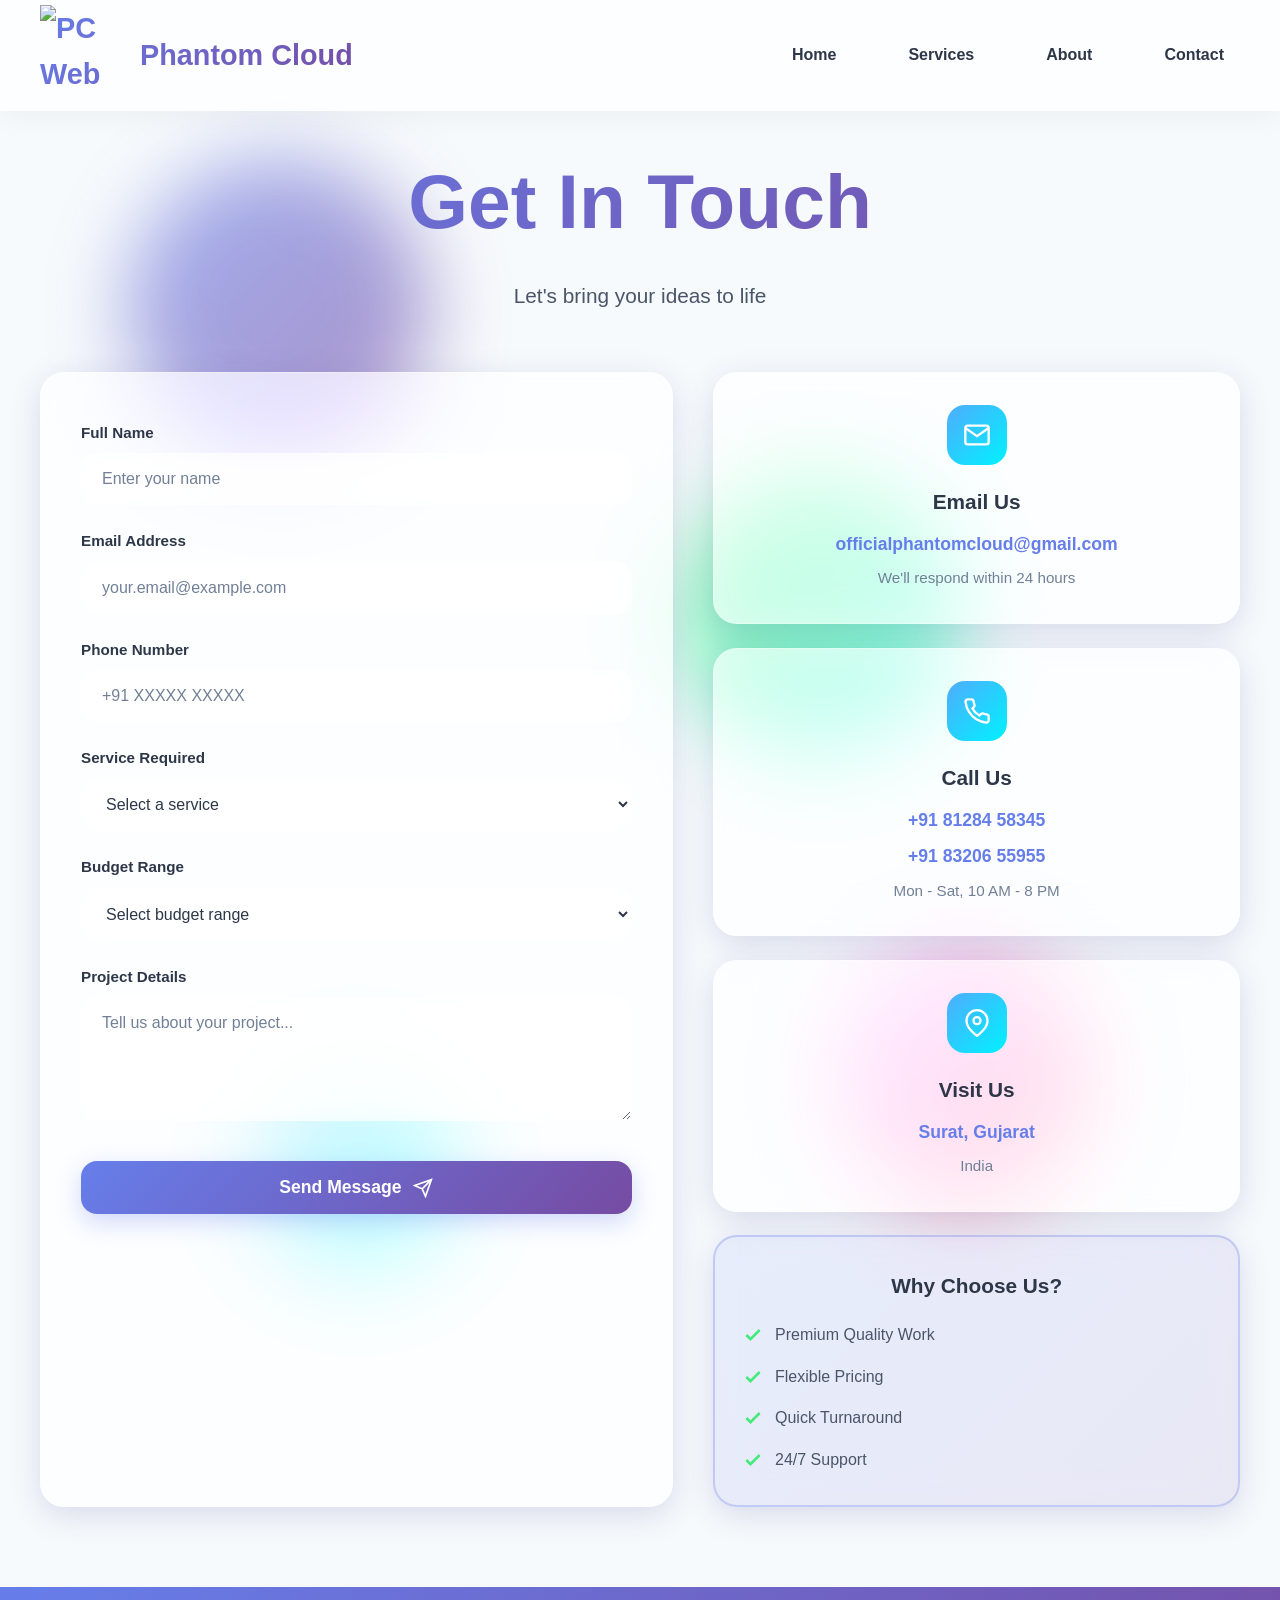
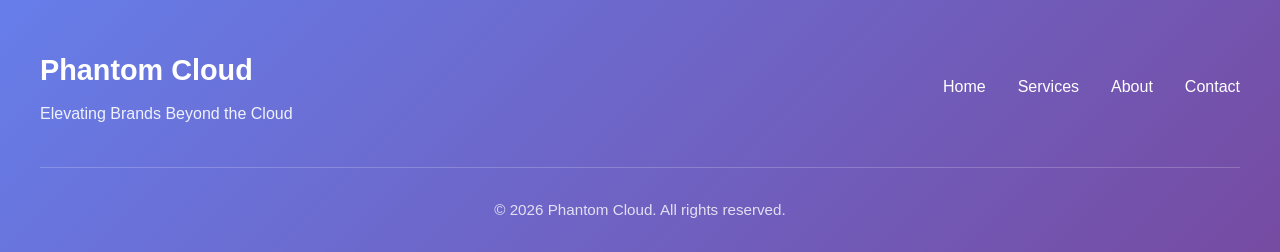
==== contact.html @ 4fed949a "feat: integrate Google Sheets database and add deployment configuration" ====
<!DOCTYPE html>
<html lang="en">
<head>
    <meta charset="UTF-8">
    <meta name="viewport" content="width=device-width, initial-scale=1.0">
    <title>Contact Us - Phantom Cloud</title>
    <link rel="stylesheet" href="style.css">
    <!-- GSAP Library -->
    <script src="https://cdnjs.cloudflare.com/ajax/libs/gsap/3.12.5/gsap.min.js"></script>
    <script src="https://cdnjs.cloudflare.com/ajax/libs/gsap/3.12.5/ScrollTrigger.min.js"></script>
</head>
<body>
    <!-- Navigation Bar -->
    <nav class="navbar" id="navbar">
        <div class="nav-container">
            <div class="logo-container">
                <div class="logo-3d" id="logo3d">
                    <img class="logo-img" src="PC Web logo.png" alt="PC Web Logo">
                    <span class="logo-text">Phantom Cloud
                    </span>
                </div>
            </div>
            
            <div class="hamburger" id="hamburger">
                <span></span>
                <span></span>
                <span></span>
            </div>
            
            <ul class="nav-links" id="navLinks">
                <li><a href="index.html#home" class="nav-link magnetic-link">Home</a></li>
                <li><a href="index.html#services" class="nav-link magnetic-link">Services</a></li>
                <li><a href="index.html#about" class="nav-link magnetic-link">About</a></li>
                <li><a href="contact.html" class="nav-link magnetic-link">Contact</a></li>
            </ul>
        </div>
    </nav>

    <!-- Contact Section -->
    <section class="contact-section">
        <!-- Animated Background -->
        <div class="background-animation">
            <canvas id="liquidCanvas"></canvas>
            <div class="floating-shapes">
                <div class="shape shape-1"></div>
                <div class="shape shape-2"></div>
                <div class="shape shape-3"></div>
                <div class="shape shape-4"></div>
            </div>
        </div>

        <div class="container">
            <div class="contact-header">
                <h1 class="page-title">Get In Touch</h1>
                <p class="page-subtitle">Let's bring your ideas to life</p>
            </div>

            <div class="contact-wrapper">
                <!-- Contact Form -->
                <div class="contact-form-container glass-card">
                    <form id="contactForm" class="contact-form" method="POST" action="contact.php">
                        <div class="form-group">
                            <label for="name">Full Name</label>
                            <input 
                                type="text" 
                                id="name" 
                                name="name" 
                                class="form-input glass-input" 
                                placeholder="Enter your name"
                                required
                            >
                        </div>

                        <div class="form-group">
                            <label for="email">Email Address</label>
                            <input 
                                type="email" 
                                id="email" 
                                name="email" 
                                class="form-input glass-input" 
                                placeholder="your.email@example.com"
                                required
                            >
                        </div>

                        <div class="form-group">
                            <label for="phone">Phone Number</label>
                            <input 
                                type="tel" 
                                id="phone" 
                                name="phone" 
                                class="form-input glass-input" 
                                placeholder="+91 XXXXX XXXXX"
                            >
                        </div>

                        <div class="form-group">
                            <label for="service">Service Required</label>
                            <select id="service" name="service" class="form-input glass-input" required>
                                <option value="">Select a service</option>
                                <option value="video-editing">Video Editing</option>
                                <option value="banner-logo">Banner & Logo Design</option>
                                <option value="social-media">Social Media Management</option>
                                <option value="content-writing">Content & Script Writing</option>
                                <option value="digital-marketing">Digital Marketing</option>
                                <option value="seo">SEO Campaign</option>
                                <option value="development">Front & Back End Development</option>
                                <option value="other">Other</option>
                            </select>
                        </div>

                        <div class="form-group">
                            <label for="budget">Budget Range</label>
                            <select id="budget" name="budget" class="form-input glass-input">
                                <option value="">Select budget range</option>
                                <option value="under-5k">Under ₹5,000</option>
                                <option value="5k-15k">₹5,000 - ₹15,000</option>
                                <option value="15k-30k">₹15,000 - ₹30,000</option>
                                <option value="30k-50k">₹30,000 - ₹50,000</option>
                                <option value="above-50k">Above ₹50,000</option>
                            </select>
                        </div>

                        <div class="form-group">
                            <label for="message">Project Details</label>
                            <textarea 
                                id="message" 
                                name="message" 
                                class="form-input glass-input" 
                                rows="5" 
                                placeholder="Tell us about your project..."
                                required
                            ></textarea>
                        </div>

                        <button type="submit" class="btn-primary glass-btn form-submit-btn">
                            <span>Send Message</span>
                            <svg viewBox="0 0 24 24" fill="none" stroke="currentColor">
                                <line x1="22" y1="2" x2="11" y2="13"></line>
                                <polygon points="22 2 15 22 11 13 2 9 22 2"></polygon>
                            </svg>
                        </button>

                        <div class="form-message" id="formMessage"></div>
                    </form>
                </div>

                <!-- Contact Information -->
                <div class="contact-info-section">
                    <div class="info-card-large glass-card">
                        <div class="info-icon-large">
                            <svg viewBox="0 0 24 24" fill="none" stroke="currentColor">
                                <path d="M4 4h16c1.1 0 2 .9 2 2v12c0 1.1-.9 2-2 2H4c-1.1 0-2-.9-2-2V6c0-1.1.9-2 2-2z"></path>
                                <polyline points="22,6 12,13 2,6"></polyline>
                            </svg>
                        </div>
                        <h3>Email Us</h3>
                        <a href="mailto:officialphantomcloud@gmail.com" class="info-link">officialphantomcloud@gmail.com</a>
                        <p class="info-description">We'll respond within 24 hours</p>
                    </div>

                    <div class="info-card-large glass-card">
                        <div class="info-icon-large">
                            <svg viewBox="0 0 24 24" fill="none" stroke="currentColor">
                                <path d="M22 16.92v3a2 2 0 01-2.18 2 19.79 19.79 0 01-8.63-3.07 19.5 19.5 0 01-6-6 19.79 19.79 0 01-3.07-8.67A2 2 0 014.11 2h3a2 2 0 012 1.72 12.84 12.84 0 00.7 2.81 2 2 0 01-.45 2.11L8.09 9.91a16 16 0 006 6l1.27-1.27a2 2 0 012.11-.45 12.84 12.84 0 002.81.7A2 2 0 0122 16.92z"></path>
                            </svg>
                        </div>
                        <h3>Call Us</h3>
                        <a href="tel:+918128458345" class="info-link"><strong>+91 81284 58345</strong></a>
                        <a href="tel:+918320655955" class="info-link"><strong>+91 83206 55955</strong></a>
                        <p class="info-description">Mon - Sat, 10 AM - 8 PM</p>
                    </div>

                    <div class="info-card-large glass-card">
                        <div class="info-icon-large">
                            <svg viewBox="0 0 24 24" fill="none" stroke="currentColor">
                                <path d="M21 10c0 7-9 13-9 13s-9-6-9-13a9 9 0 0118 0z"></path>
                                <circle cx="12" cy="10" r="3"></circle>
                            </svg>
                        </div>
                        <h3>Visit Us</h3>
                        <p class="info-link">Surat, Gujarat</p>
                        <p class="info-description">India</p>
                    </div>

                    <div class="info-card-large glass-card highlight-card">
                        <h3>Why Choose Us?</h3>
                        <ul class="benefits-list">
                            <li>
                                <svg viewBox="0 0 24 24" fill="none" stroke="currentColor">
                                    <polyline points="20 6 9 17 4 12"></polyline>
                                </svg>
                                Premium Quality Work
                            </li>
                            <li>
                                <svg viewBox="0 0 24 24" fill="none" stroke="currentColor">
                                    <polyline points="20 6 9 17 4 12"></polyline>
                                </svg>
                                Flexible Pricing
                            </li>
                            <li>
                                <svg viewBox="0 0 24 24" fill="none" stroke="currentColor">
                                    <polyline points="20 6 9 17 4 12"></polyline>
                                </svg>
                                Quick Turnaround
                            </li>
                            <li>
                                <svg viewBox="0 0 24 24" fill="none" stroke="currentColor">
                                    <polyline points="20 6 9 17 4 12"></polyline>
                                </svg>
                                24/7 Support
                            </li>
                        </ul>
                    </div>
                </div>
            </div>
        </div>
    </section>

    <!-- Footer -->
    <footer class="footer">
        <div class="container">
            <div class="footer-content">
                <div class="footer-brand">
                    <h3>Phantom Cloud</h3>
                    <p>Elevating Brands Beyond the Cloud</p>
                </div>
                <div class="footer-links">
                    <a href="index.html#home">Home</a>
                    <a href="index.html#services">Services</a>
                    <a href="index.html#about">About</a>
                    <a href="contact.html">Contact</a>
                </div>
            </div>
            <div class="footer-bottom">
                <p>&copy; 2026 Phantom Cloud. All rights reserved.</p>
            </div>
        </div>
    </footer>

    <script src="script.js"></script>
</body>
</html>
---- style.css ----
/* ================================
   RESET & BASE STYLES
   ================================ */
* {
    margin: 0;
    padding: 0;
    box-sizing: border-box;
}

:root {
    /* iOS-inspired Color Palette */
    --primary-gradient: linear-gradient(135deg, #667eea 0%, #764ba2 100%);
    --secondary-gradient: linear-gradient(135deg, #f093fb 0%, #f5576c 100%);
    --accent-gradient: linear-gradient(135deg, #4facfe 0%, #00f2fe 100%);
    --success-gradient: linear-gradient(135deg, #43e97b 0%, #38f9d7 100%);
    --warm-gradient: linear-gradient(135deg, #fa709a 0%, #fee140 100%);
    --cool-gradient: linear-gradient(135deg, #30cfd0 0%, #330867 100%);
    
    /* Glass Effect Colors */
    --glass-bg: rgba(255, 255, 255, 0.1);
    --glass-border: rgba(255, 255, 255, 0.2);
    --glass-shadow: rgba(31, 38, 135, 0.15);
    
    /* Text Colors */
    --text-primary: #2d3748;
    --text-secondary: #4a5568;
    --text-light: #718096;
    
    /* Background */
    --bg-primary: #f7fafc;
    --bg-secondary: #edf2f7;
    
    /* Shadows */
    --shadow-sm: 0 2px 8px rgba(0, 0, 0, 0.04);
    --shadow-md: 0 4px 16px rgba(0, 0, 0, 0.08);
    --shadow-lg: 0 10px 40px rgba(0, 0, 0, 0.12);
    --shadow-xl: 0 20px 60px rgba(0, 0, 0, 0.15);
    
    /* Transitions */
    --transition-fast: 0.2s cubic-bezier(0.4, 0, 0.2, 1);
    --transition-base: 0.3s cubic-bezier(0.4, 0, 0.2, 1);
    --transition-slow: 0.5s cubic-bezier(0.4, 0, 0.2, 1);
    --transition-bounce: 0.6s cubic-bezier(0.68, -0.55, 0.265, 1.55);
}

html {
    scroll-behavior: smooth;
    overflow-x: hidden;
}

body {
    font-family: -apple-system, BlinkMacSystemFont, 'Segoe UI', Roboto, 'Helvetica Neue', Arial, sans-serif;
    background: var(--bg-primary);
    color: var(--text-primary);
    line-height: 1.6;
    overflow-x: hidden;
    -webkit-font-smoothing: antialiased;
    -moz-osx-font-smoothing: grayscale;
}

/* ================================
   GLASS MORPHISM EFFECTS
   ================================ */
.glass-card {
    background: rgba(255, 255, 255, 0.7);
    backdrop-filter: blur(20px) saturate(180%);
    -webkit-backdrop-filter: blur(20px) saturate(180%);
    border: 1px solid rgba(255, 255, 255, 0.3);
    border-radius: 24px;
    box-shadow: 0 8px 32px rgba(31, 38, 135, 0.15);
    will-change: transform;
    transform: translateZ(0);
    transition: box-shadow var(--transition-base), border-color var(--transition-base), background var(--transition-base);
}

.glass-card:hover {
    box-shadow: 0 16px 48px rgba(31, 38, 135, 0.25);
    border-color: rgba(255, 255, 255, 0.5);
}

.glass-btn {
    background: rgba(255, 255, 255, 0.2);
    backdrop-filter: blur(10px);
    -webkit-backdrop-filter: blur(10px);
    border: 1px solid rgba(255, 255, 255, 0.3);
    border-radius: 16px;
    padding: 14px 32px;
    font-weight: 600;
    transition: box-shadow var(--transition-base), border-color var(--transition-base), background var(--transition-base);
    position: relative;
    overflow: hidden;
}

.glass-btn::before {
    content: '';
    position: absolute;
    top: 0;
    left: -100%;
    width: 100%;
    height: 100%;
    background: linear-gradient(90deg, transparent, rgba(255, 255, 255, 0.3), transparent);
    transition: left 0.5s;
}

.glass-btn:hover::before {
    left: 100%;
}

.glass-btn:hover {
    box-shadow: 0 8px 24px rgba(31, 38, 135, 0.2);
    border-color: rgba(255, 255, 255, 0.5);
}

.glass-input {
    background: rgba(255, 255, 255, 0.5);
    backdrop-filter: blur(10px);
    -webkit-backdrop-filter: blur(10px);
    border: 1px solid rgba(255, 255, 255, 0.3);
    border-radius: 16px;
    transition: all var(--transition-base);
}

.glass-input:focus {
    background: rgba(255, 255, 255, 0.7);
    border-color: rgba(102, 126, 234, 0.5);
    box-shadow: 0 4px 16px rgba(102, 126, 234, 0.2);
    outline: none;
}

/* ================================
   NAVIGATION BAR
   ================================ */
.navbar {
    position: fixed;
    top: 0;
    left: 0;
    right: 0;
    z-index: 1000;
    padding: 5px 0;
    background: rgba(255, 255, 255, 0.8);
    backdrop-filter: blur(20px) saturate(180%);
    -webkit-backdrop-filter: blur(20px) saturate(180%);
    border-bottom: 1px solid rgba(255, 255, 255, 0.3);
    box-shadow: 0 4px 30px rgba(0, 0, 0, 0.05);
    transition: padding var(--transition-base), background var(--transition-base), box-shadow var(--transition-base);
}

.navbar.scrolled {
    padding: 12px 0;
    background: rgba(255, 255, 255, 0.95);
    box-shadow: 0 4px 30px rgba(0, 0, 0, 0.1);
}

.nav-container {
    max-width: 1400px;
    margin: 0 auto;
    padding: 0 40px;
    display: flex;
    justify-content: space-between;
    align-items: center;
}

.logo-container {
    perspective: 1000px;
}

.logo-img {
    width: 100px;
    height: 100px;
    vertical-align: middle;
}

.logo-3d {
    display: inline-flex;
    justify-content: center;
    align-items: center;
    font-size: 1.8rem;
    font-weight:800;
    background: var(--primary-gradient);
    -webkit-background-clip: text;
    -webkit-text-fill-color: transparent;
    background-clip: text;
    transform-style: preserve-3d;
    will-change: transform;
    cursor: pointer;
    position: relative;
}

.logo-3d::after {
    content: 'Phantom Cloud';
    position: absolute;
    top: 0;
    left: 0;
    z-index: -1;
    background: var(--secondary-gradient);
    -webkit-background-clip: text;
    -webkit-text-fill-color: transparent;
    background-clip: text;
    filter: blur(8px);
    opacity: 0;
    transition: opacity var(--transition-base);
}

.logo-3d:hover::after {
    opacity: 0.6;
}

.nav-links {
    display: flex;
    list-style: none;
    gap: 40px;
    align-items: center;
}

.nav-link {
    text-decoration: none;
    color: var(--text-primary);
    font-weight: 600;
    font-size: 1rem;
    position: relative;
    padding: 8px 16px;
    border-radius: 12px;
    transition: color var(--transition-fast), background var(--transition-fast);
}

.nav-link::before {
    content: '';
    position: absolute;
    bottom: 0;
    left: 50%;
    transform: translateX(-50%) scaleX(0);
    width: 80%;
    height: 2px;
    background: var(--primary-gradient);
    border-radius: 2px;
    transition: transform var(--transition-base);
}

.nav-link:hover {
    color: #667eea;
    background: rgba(102, 126, 234, 0.1);
}

.nav-link:hover::before {
    transform: translateX(-50%) scaleX(1);
}

/* Hamburger Menu */
.hamburger {
    display: none;
    flex-direction: column;
    gap: 6px;
    cursor: pointer;
    padding: 8px;
    border-radius: 12px;
    transition: all var(--transition-base);
}

.hamburger:hover {
    background: rgba(102, 126, 234, 0.1);
}

.hamburger span {
    width: 28px;
    height: 3px;
    background: var(--primary-gradient);
    border-radius: 3px;
    transition: all var(--transition-base);
}

.hamburger.active span:nth-child(1) {
    transform: rotate(45deg) translateY(9px);
}

.hamburger.active span:nth-child(2) {
    opacity: 0;
    transform: translateX(-20px);
}

.hamburger.active span:nth-child(3) {
    transform: rotate(-45deg) translateY(-9px);
}

/* ================================
   HERO SECTION
   ================================ */
.hero-section {
    min-height: 100vh;
    display: flex;
    align-items: center;
    justify-content: center;
    position: relative;
    overflow: hidden;
    padding: 120px 40px 80px;
}

.background-animation {
    position: absolute;
    top: 0;
    left: 0;
    width: 100%;
    height: 100%;
    z-index: 0;
    overflow: hidden;
}

#liquidCanvas {
    position: absolute;
    top: 0;
    left: 0;
    width: 100%;
    height: 100%;
}

.floating-shapes {
    position: absolute;
    top: 0;
    left: 0;
    width: 100%;
    height: 100%;
    pointer-events: none;
    will-change: transform;
    transform: translateZ(0);
}

.shape {
    position: absolute;
    border-radius: 50%;
    filter: blur(40px);
    opacity: 0.6;
    animation: float 20s infinite ease-in-out;
    will-change: transform;
    transform: translateZ(0);
    backface-visibility: hidden;
}

.shape-1 {
    width: 300px;
    height: 300px;
    background: linear-gradient(135deg, #667eea, #764ba2);
    top: 10%;
    left: 10%;
    animation-delay: 0s;
}

.shape-2 {
    width: 250px;
    height: 250px;
    background: linear-gradient(135deg, #f093fb, #f5576c);
    top: 60%;
    right: 15%;
    animation-delay: -5s;
}

.shape-3 {
    width: 200px;
    height: 200px;
    background: linear-gradient(135deg, #4facfe, #00f2fe);
    bottom: 20%;
    left: 20%;
    animation-delay: -10s;
}

.shape-4 {
    width: 280px;
    height: 280px;
    background: linear-gradient(135deg, #43e97b, #38f9d7);
    top: 30%;
    right: 25%;
    animation-delay: -15s;
}

.shape-5 {
    width: 220px;
    height: 220px;
    background: linear-gradient(135deg, #fa709a, #fee140);
    bottom: 15%;
    right: 10%;
    animation-delay: -7s;
}

.shape-6 {
    width: 260px;
    height: 260px;
    background: linear-gradient(135deg, #30cfd0, #330867);
    top: 50%;
    left: 50%;
    animation-delay: -12s;
}

@keyframes float {
    0%, 100% {
        transform: translate(0, 0) scale(1);
    }
    25% {
        transform: translate(30px, -30px) scale(1.1);
    }
    50% {
        transform: translate(-20px, 20px) scale(0.9);
    }
    75% {
        transform: translate(20px, 30px) scale(1.05);
    }
}

.hero-content {
    max-width: 1400px;
    margin: 0 auto;
    text-align: center;
    z-index: 1;
    position: relative;
}

.hero-title {
    font-size: clamp(3rem, 8vw, 6rem);
    font-weight: 900;
    line-height: 1.1;
    margin-bottom: 24px;
    display: flex;
    flex-direction: column;
    gap: 12px;
}

.title-line {
    display: block;
    opacity: 0;
    transform: translateY(30px);
    animation: slideUp 0.8s ease forwards;
}

.title-line:nth-child(2) {
    animation-delay: 0.2s;
}

@keyframes slideUp {
    to {
        opacity: 1;
        transform: translateY(0);
    }
}

.gradient-text {
    background: var(--primary-gradient);
    -webkit-background-clip: text;
    -webkit-text-fill-color: transparent;
    background-clip: text;
    position: relative;
    display: inline-block;
}

.gradient-text::after {
    content: 'Digital Presence';
    position: absolute;
    top: 0;
    left: 0;
    background: var(--secondary-gradient);
    -webkit-background-clip: text;
    -webkit-text-fill-color: transparent;
    background-clip: text;
    filter: blur(20px);
    opacity: 0.5;
    z-index: -1;
}

.hero-subtitle {
    font-size: clamp(1.1rem, 2vw, 1.4rem);
    color: var(--text-secondary);
    margin-bottom: 40px;
    max-width: 600px;
    margin-left: auto;
    margin-right: auto;
    opacity: 0;
    animation: fadeIn 0.8s ease forwards 0.6s;
}

@keyframes fadeIn {
    to {
        opacity: 1;
    }
}

.hero-buttons {
    display: flex;
    gap: 20px;
    justify-content: center;
    flex-wrap: wrap;
    opacity: 0;
    animation: fadeIn 0.8s ease forwards 0.8s;
}

.btn-primary {
    background: var(--primary-gradient);
    color: white;
    text-decoration: none;
    font-weight: 600;
    font-size: 1.1rem;
    padding: 16px 40px;
    border-radius: 16px;
    border: none;
    cursor: pointer;
    box-shadow: 0 8px 24px rgba(102, 126, 234, 0.3);
    transition: box-shadow var(--transition-base), background var(--transition-base);
    position: relative;
    overflow: hidden;
}

.btn-primary::before {
    content: '';
    position: absolute;
    top: 50%;
    left: 50%;
    width: 0;
    height: 0;
    border-radius: 50%;
    background: rgba(255, 255, 255, 0.3);
    transform: translate(-50%, -50%);
    transition: width 0.6s, height 0.6s;
}

.btn-primary:hover::before {
    width: 300px;
    height: 300px;
}

.btn-primary:hover {
    box-shadow: 0 12px 32px rgba(102, 126, 234, 0.4);
}

.btn-secondary {
    background: rgba(255, 255, 255, 0.9);
    color: #667eea;
    text-decoration: none;
    font-weight: 600;
    font-size: 1.1rem;
    padding: 16px 40px;
    border-radius: 16px;
    border: 2px solid rgba(102, 126, 234, 0.3);
    cursor: pointer;
    transition: box-shadow var(--transition-base), background var(--transition-base), border-color var(--transition-base);
}

.btn-secondary:hover {
    background: rgba(102, 126, 234, 0.1);
    border-color: rgba(102, 126, 234, 0.5);
    box-shadow: 0 8px 24px rgba(102, 126, 234, 0.2);
}

/* Scroll Indicator */
.scroll-indicator {
    position: absolute;
    bottom: 40px;
    left: 50%;
    transform: translateX(-50%);
    animation: bounce 2s infinite;
}

@keyframes bounce {
    0%, 20%, 50%, 80%, 100% {
        transform: translateX(-50%) translateY(0);
    }
    40% {
        transform: translateX(-50%) translateY(-20px);
    }
    60% {
        transform: translateX(-50%) translateY(-10px);
    }
}

.mouse {
    width: 30px;
    height: 50px;
    border: 2px solid var(--text-secondary);
    border-radius: 20px;
    position: relative;
}

.wheel {
    width: 4px;
    height: 10px;
    background: var(--text-secondary);
    border-radius: 2px;
    position: absolute;
    top: 10px;
    left: 50%;
    transform: translateX(-50%);
    animation: scroll 1.5s infinite;
}

@keyframes scroll {
    0% {
        opacity: 1;
        top: 10px;
    }
    100% {
        opacity: 0;
        top: 30px;
    }
}

/* ================================
   SERVICES SECTION
   ================================ */
.services-section {
    padding: 120px 40px;
    background: var(--bg-primary);
    position: relative;
}

.container {
    max-width: 1400px;
    margin: 0 auto;
}

.section-header {
    text-align: center;
    margin-bottom: 80px;
}

.section-title {
    font-size: clamp(2.5rem, 5vw, 4rem);
    font-weight: 800;
    margin-bottom: 16px;
    background: var(--primary-gradient);
    -webkit-background-clip: text;
    -webkit-text-fill-color: transparent;
    background-clip: text;
}

.section-subtitle {
    font-size: 1.2rem;
    color: var(--text-secondary);
}

.services-grid {
    display: grid;
    grid-template-columns: repeat(auto-fit, minmax(320px, 1fr));
    gap: 32px;
}

.service-card {
    padding: 40px 32px;
    will-change: transform, opacity;
    transition: box-shadow var(--transition-base), border-color var(--transition-base), background var(--transition-base);
    cursor: pointer;
    position: relative;
    overflow: hidden;
}

.service-card::before {
    content: '';
    position: absolute;
    top: 0;
    left: 0;
    width: 100%;
    height: 4px;
    background: var(--primary-gradient);
    transform: scaleX(0);
    transform-origin: left;
    transition: transform var(--transition-base);
}

.service-card:hover::before {
    transform: scaleX(1);
}

.service-icon {
    width: 70px;
    height: 70px;
    background: var(--primary-gradient);
    border-radius: 20px;
    display: flex;
    align-items: center;
    justify-content: center;
    margin-bottom: 24px;
    box-shadow: 0 8px 24px rgba(102, 126, 234, 0.3);
    transition: all var(--transition-base);
}

.service-card:hover .service-icon {
    transform: scale(1.1) rotate(5deg);
}

.service-icon svg {
    width: 32px;
    height: 32px;
    stroke: white;
    stroke-width: 2;
}

.service-title {
    font-size: 1.5rem;
    font-weight: 700;
    margin-bottom: 16px;
    color: var(--text-primary);
}

.service-description {
    font-size: 1rem;
    color: var(--text-secondary);
    line-height: 1.7;
    margin-bottom: 24px;
}

.service-price {
    font-size: 1.8rem;
    font-weight: 800;
    background: var(--primary-gradient);
    -webkit-background-clip: text;
    -webkit-text-fill-color: transparent;
    background-clip: text;
    margin-bottom: 8px;
}

.service-note {
    font-size: 0.9rem;
    color: var(--text-light);
    margin-bottom: 24px;
    font-style: italic;
}

.service-btn {
    display: inline-block;
    text-decoration: none;
    color: #667eea;
    font-weight: 600;
    padding: 12px 28px;
    transition: all var(--transition-base);
}

/* ================================
   ABOUT SECTION
   ================================ */

.about-section {
    padding: 120px 40px;
    background: var(--bg-secondary);
}

.about-content {
    display: grid;
    grid-template-columns: 1.2fr 1fr;
    gap: 60px;
    align-items: start;
}

.about-text {
    position: relative;
}

.about-description {
    font-size: 1.1rem;
    color: var(--text-secondary);
    line-height: 1.8;
    margin-bottom: 24px;
}

.contact-info-cards {
    display: grid;
    grid-template-columns: repeat(auto-fit, minmax(200px, 1fr));
    gap: 24px;
    margin-top: 40px;
}

.info-card {
    padding: 24px;
    text-align: center;
    transition: box-shadow var(--transition-base), border-color var(--transition-base);
}

.info-icon {
    width: 50px;
    height: 50px;
    background: var(--accent-gradient);
    border-radius: 16px;
    display: flex;
    align-items: center;
    justify-content: center;
    margin: 0 auto 16px;
}

.info-icon svg {
    width: 24px;
    height: 24px;
    stroke: white;
    stroke-width: 2;
}

.info-card h4 {
    font-size: 1.1rem;
    margin-bottom: 8px;
    color: var(--text-primary);
}

.info-card a,
.info-card p {
    color: var(--text-secondary);
    text-decoration: none;
    transition: color var(--transition-base);
}

.info-card a:hover {
    color: #667eea;
}

.about-visual {
    position: sticky;
    top: 120px;
}

.visual-card {
    padding: 48px 32px;
}

.stats-container {
    display: flex;
    flex-direction: column;
    gap: 40px;
}

.stat-item {
    text-align: center;
}

.stat-number {
    font-size: 4rem;
    font-weight: 900;
    background: var(--primary-gradient);
    -webkit-background-clip: text;
    -webkit-text-fill-color: transparent;
    background-clip: text;
    display: block;
    line-height: 1;
}

.stat-label {
    font-size: 1.1rem;
    color: var(--text-secondary);
    display: block;
    margin-top: 12px;
}

/* ================================
   CONTACT PAGE
   ================================ */
.contact-section {
    min-height: 100vh;
    padding: 140px 40px 80px;
    position: relative;
}

.contact-header {
    text-align: center;
    margin-bottom: 60px;
    position: relative;
    z-index: 1;
}

.page-title {
    font-size: clamp(3rem, 6vw, 5rem);
    font-weight: 900;
    margin-bottom: 16px;
    background: var(--primary-gradient);
    -webkit-background-clip: text;
    -webkit-text-fill-color: transparent;
    background-clip: text;
}

.page-subtitle {
    font-size: 1.3rem;
    color: var(--text-secondary);
}

.contact-wrapper {
    display: grid;
    grid-template-columns: 1.2fr 1fr;
    gap: 40px;
    max-width: 1400px;
    margin: 0 auto;
    position: relative;
    z-index: 1;
}

.contact-form-container {
    padding: 48px 40px;
}

.contact-form {
    display: flex;
    flex-direction: column;
    gap: 24px;
}

.form-group {
    display: flex;
    flex-direction: column;
    gap: 8px;
}

.form-group label {
    font-weight: 600;
    color: var(--text-primary);
    font-size: 0.95rem;
}

.form-input {
    padding: 16px 20px;
    font-size: 1rem;
    font-family: inherit;
    color: var(--text-primary);
    resize: vertical;
}

.form-input::placeholder {
    color: var(--text-light);
}

.form-submit-btn {
    margin-top: 16px;
    display: flex;
    align-items: center;
    justify-content: center;
    gap: 12px;
    font-size: 1.1rem;
    cursor: pointer;
    border: none;
    color: white;
}

.form-submit-btn svg {
    width: 20px;
    height: 20px;
    stroke: white;
    stroke-width: 2;
    transition: transform var(--transition-base);
}

.form-submit-btn:hover svg {
    transform: translateX(4px);
}

.form-message {
    padding: 16px;
    border-radius: 12px;
    text-align: center;
    font-weight: 600;
    display: none;
}

.form-message.success {
    background: rgba(67, 233, 123, 0.2);
    color: #2d7a4f;
    border: 1px solid rgba(67, 233, 123, 0.4);
    display: block;
}

.form-message.error {
    background: rgba(245, 87, 108, 0.2);
    color: #c53030;
    border: 1px solid rgba(245, 87, 108, 0.4);
    display: block;
}

.contact-info-section {
    display: flex;
    flex-direction: column;
    gap: 24px;
}

.info-card-large {
    padding: 32px 28px;
    text-align: center;
}

.info-icon-large {
    width: 60px;
    height: 60px;
    background: var(--accent-gradient);
    border-radius: 18px;
    display: flex;
    align-items: center;
    justify-content: center;
    margin: 0 auto 20px;
}

.info-icon-large svg {
    width: 28px;
    height: 28px;
    stroke: white;
    stroke-width: 2;
}

.info-card-large h3 {
    font-size: 1.3rem;
    margin-bottom: 12px;
    color: var(--text-primary);
}

.info-link {
    color: #667eea;
    text-decoration: none;
    font-weight: 600;
    font-size: 1.1rem;
    display: block;
    margin-bottom: 8px;
    transition: all var(--transition-base);
}

.info-link:hover {
    transform: translateY(-2px);
}

.info-description {
    color: var(--text-light);
    font-size: 0.95rem;
}

.highlight-card {
    background: linear-gradient(135deg, rgba(102, 126, 234, 0.1), rgba(118, 75, 162, 0.1));
    border: 2px solid rgba(102, 126, 234, 0.3);
}

.benefits-list {
    list-style: none;
    display: flex;
    flex-direction: column;
    gap: 16px;
    text-align: left;
    margin-top: 20px;
}

.benefits-list li {
    display: flex;
    align-items: center;
    gap: 12px;
    color: var(--text-secondary);
    font-weight: 500;
}

.benefits-list svg {
    width: 20px;
    height: 20px;
    stroke: #43e97b;
    stroke-width: 3;
    flex-shrink: 0;
}

/* ================================
   FOOTER
   ================================ */
.footer {
    background: linear-gradient(135deg, #667eea 0%, #764ba2 100%);
    color: white;
    padding: 60px 40px 30px;
}

.footer-content {
    max-width: 1400px;
    margin: 0 auto;
    display: flex;
    justify-content: space-between;
    align-items: center;
    margin-bottom: 40px;
    flex-wrap: wrap;
    gap: 32px;
}

.footer-brand h3 {
    font-size: 1.8rem;
    margin-bottom: 8px;
}

.footer-brand p {
    opacity: 0.9;
}

.footer-links {
    display: flex;
    gap: 32px;
    flex-wrap: wrap;
}

.footer-links a {
    color: white;
    text-decoration: none;
    font-weight: 500;
    transition: all var(--transition-base);
    position: relative;
}

.footer-links a::after {
    content: '';
    position: absolute;
    bottom: -4px;
    left: 0;
    width: 0;
    height: 2px;
    background: white;
    transition: width var(--transition-base);
}

.footer-links a:hover::after {
    width: 100%;
}

.footer-bottom {
    text-align: center;
    padding-top: 30px;
    border-top: 1px solid rgba(255, 255, 255, 0.2);
}

.footer-bottom p {
    opacity: 0.8;
    font-size: 0.95rem;
}

/* ================================
   RESPONSIVE DESIGN
   ================================ */
@media (max-width: 1024px) {
    .nav-links {
        position: fixed;
        top: 80px;
        right: -100%;
        flex-direction: column;
        background: rgba(255, 255, 255, 0.95);
        backdrop-filter: blur(20px);
        padding: 40px;
        border-radius: 24px;
        box-shadow: 0 8px 32px rgba(0, 0, 0, 0.1);
        transition: right var(--transition-base);
        min-width: 250px;
    }
    
    .nav-links.active {
        right: 40px;
    }
    
    .hamburger {
        display: flex;
    }
    
    .about-content {
        grid-template-columns: 1fr;
    }
    
    .contact-wrapper {
        grid-template-columns: 1fr;
    }
    
    .services-grid {
        grid-template-columns: repeat(auto-fit, minmax(280px, 1fr));
    }
}

@media (max-width: 768px) {
    .nav-container {
        padding: 0 20px;
    }
    
    .hero-section {
        padding: 100px 20px 60px;
    }
    
    .services-section,
    .about-section,
    .contact-section {
        padding: 80px 20px;
    }
    
    .hero-buttons {
        flex-direction: column;
        align-items: stretch;
    }
    
    .btn-primary,
    .btn-secondary {
        text-align: center;
    }
    
    .services-grid {
        grid-template-columns: 1fr;
    }
    
    .contact-info-cards {
        grid-template-columns: 1fr;
    }
    
    .footer-content {
        flex-direction: column;
        text-align: center;
    }
    
    .footer-links {
        justify-content: center;
    }
    
    .shape {
        filter: blur(30px);
    }
    
    .shape-1,
    .shape-2,
    .shape-3,
    .shape-4,
    .shape-5,
    .shape-6 {
        width: 150px;
        height: 150px;
    }
}

@media (max-width: 480px) {
    .logo-3d {
        font-size: 1.4rem;
    }
    
    .hero-title {
        font-size: 2.5rem;
    }
    
    .section-title {
        font-size: 2rem;
    }
    
    .page-title {
        font-size: 2.5rem;
    }
    
    .stat-number {
        font-size: 3rem;
    }
    
    .contact-form-container {
        padding: 32px 24px;
    }
}

/* ================================
   PERFORMANCE OPTIMIZATIONS
   ================================ */
* {
    will-change: auto;
}

.glass-card,
.glass-btn,
.service-card,
.nav-link {
    will-change: transform;
}

@media (prefers-reduced-motion: reduce) {
    *,
    *::before,
    *::after {
        animation-duration: 0.01ms !important;
        animation-iteration-count: 1 !important;
        transition-duration: 0.01ms !important;
    }
}

/* Smooth Scrolling */
section {
    scroll-margin-top: 100px;
}
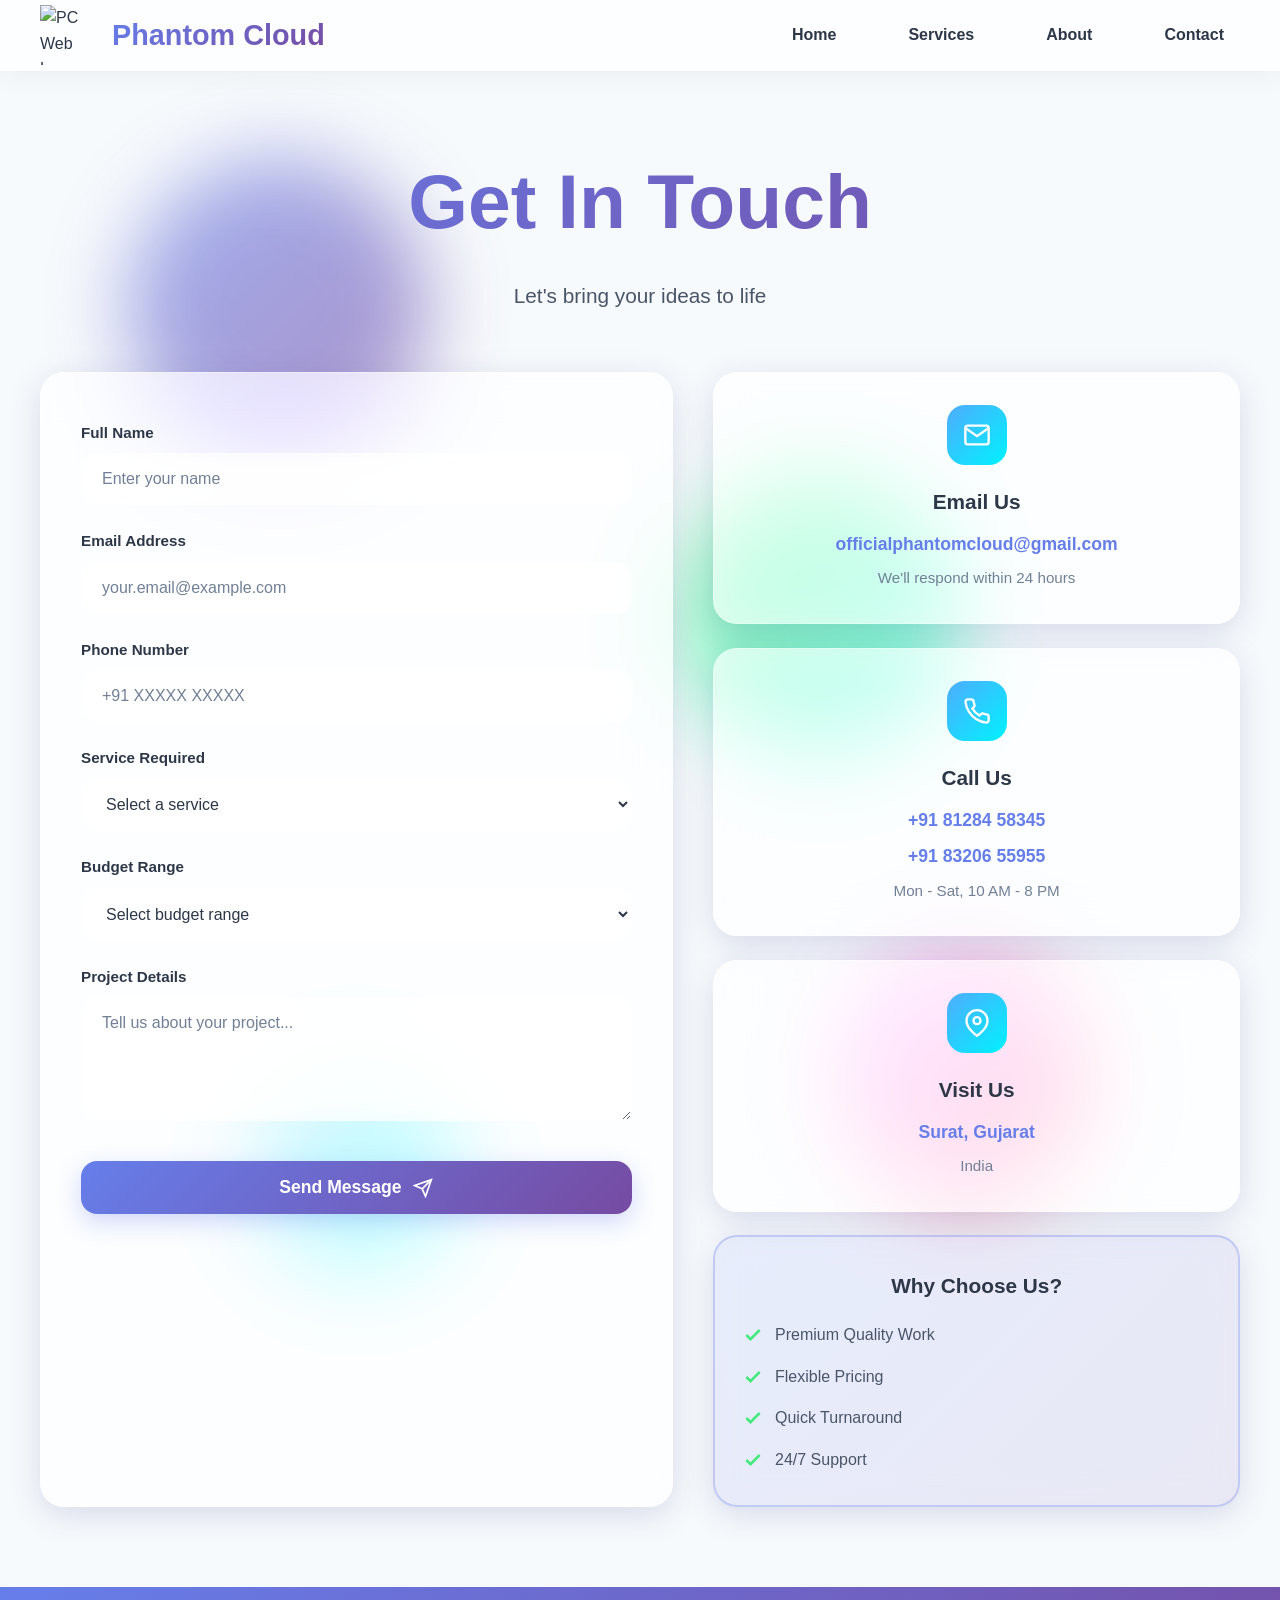
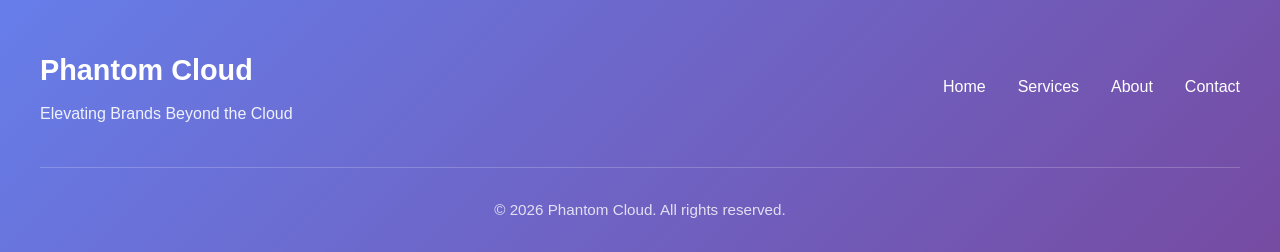
==== commit a803a73e: "fix: remove offset duplicate pseudo-element causing logo hover glitch" ====
--- a/contact.html
+++ b/contact.html
@@ -19,8 +19,7 @@
             <div class="logo-container">
                 <div class="logo-3d" id="logo3d">
                     <img class="logo-img" src="PC Web logo.png" alt="PC Web Logo">
-                    <span class="logo-text">Phantom Cloud
-                    </span>
+                    <span class="logo-text">Phantom Cloud</span>
                 </div>
             </div>
             
--- a/style.css
+++ b/style.css
@@ -165,44 +165,45 @@
 }
 
 .logo-img {
-    width: 100px;
-    height: 100px;
+    width: 60px;
+    height: 60px;
+    object-fit: contain;
     vertical-align: middle;
+    transition: transform var(--transition-base), filter var(--transition-base);
 }
 
 .logo-3d {
     display: inline-flex;
-    justify-content: center;
     align-items: center;
+    gap: 12px;
+    cursor: pointer;
+    text-decoration: none;
+    position: relative;
+    transition: transform var(--transition-base);
+}
+
+.logo-text {
     font-size: 1.8rem;
-    font-weight:800;
+    font-weight: 800;
     background: var(--primary-gradient);
     -webkit-background-clip: text;
     -webkit-text-fill-color: transparent;
     background-clip: text;
-    transform-style: preserve-3d;
-    will-change: transform;
-    cursor: pointer;
-    position: relative;
-}
-
-.logo-3d::after {
-    content: 'Phantom Cloud';
-    position: absolute;
-    top: 0;
-    left: 0;
-    z-index: -1;
-    background: var(--secondary-gradient);
-    -webkit-background-clip: text;
-    -webkit-text-fill-color: transparent;
-    background-clip: text;
-    filter: blur(8px);
-    opacity: 0;
-    transition: opacity var(--transition-base);
-}
-
-.logo-3d:hover::after {
-    opacity: 0.6;
+    white-space: nowrap;
+    transition: filter var(--transition-base), transform var(--transition-base);
+}
+
+.logo-3d:hover {
+    transform: translateY(-2px);
+}
+
+.logo-3d:hover .logo-img {
+    transform: scale(1.05);
+    filter: drop-shadow(0 4px 12px rgba(102, 126, 234, 0.45));
+}
+
+.logo-3d:hover .logo-text {
+    filter: drop-shadow(0 2px 10px rgba(102, 126, 234, 0.45));
 }
 
 .nav-links {
@@ -1210,8 +1211,13 @@
 }
 
 @media (max-width: 480px) {
-    .logo-3d {
-        font-size: 1.4rem;
+    .logo-img {
+        width: 45px;
+        height: 45px;
+    }
+
+    .logo-text {
+        font-size: 1.35rem;
     }
     
     .hero-title {
